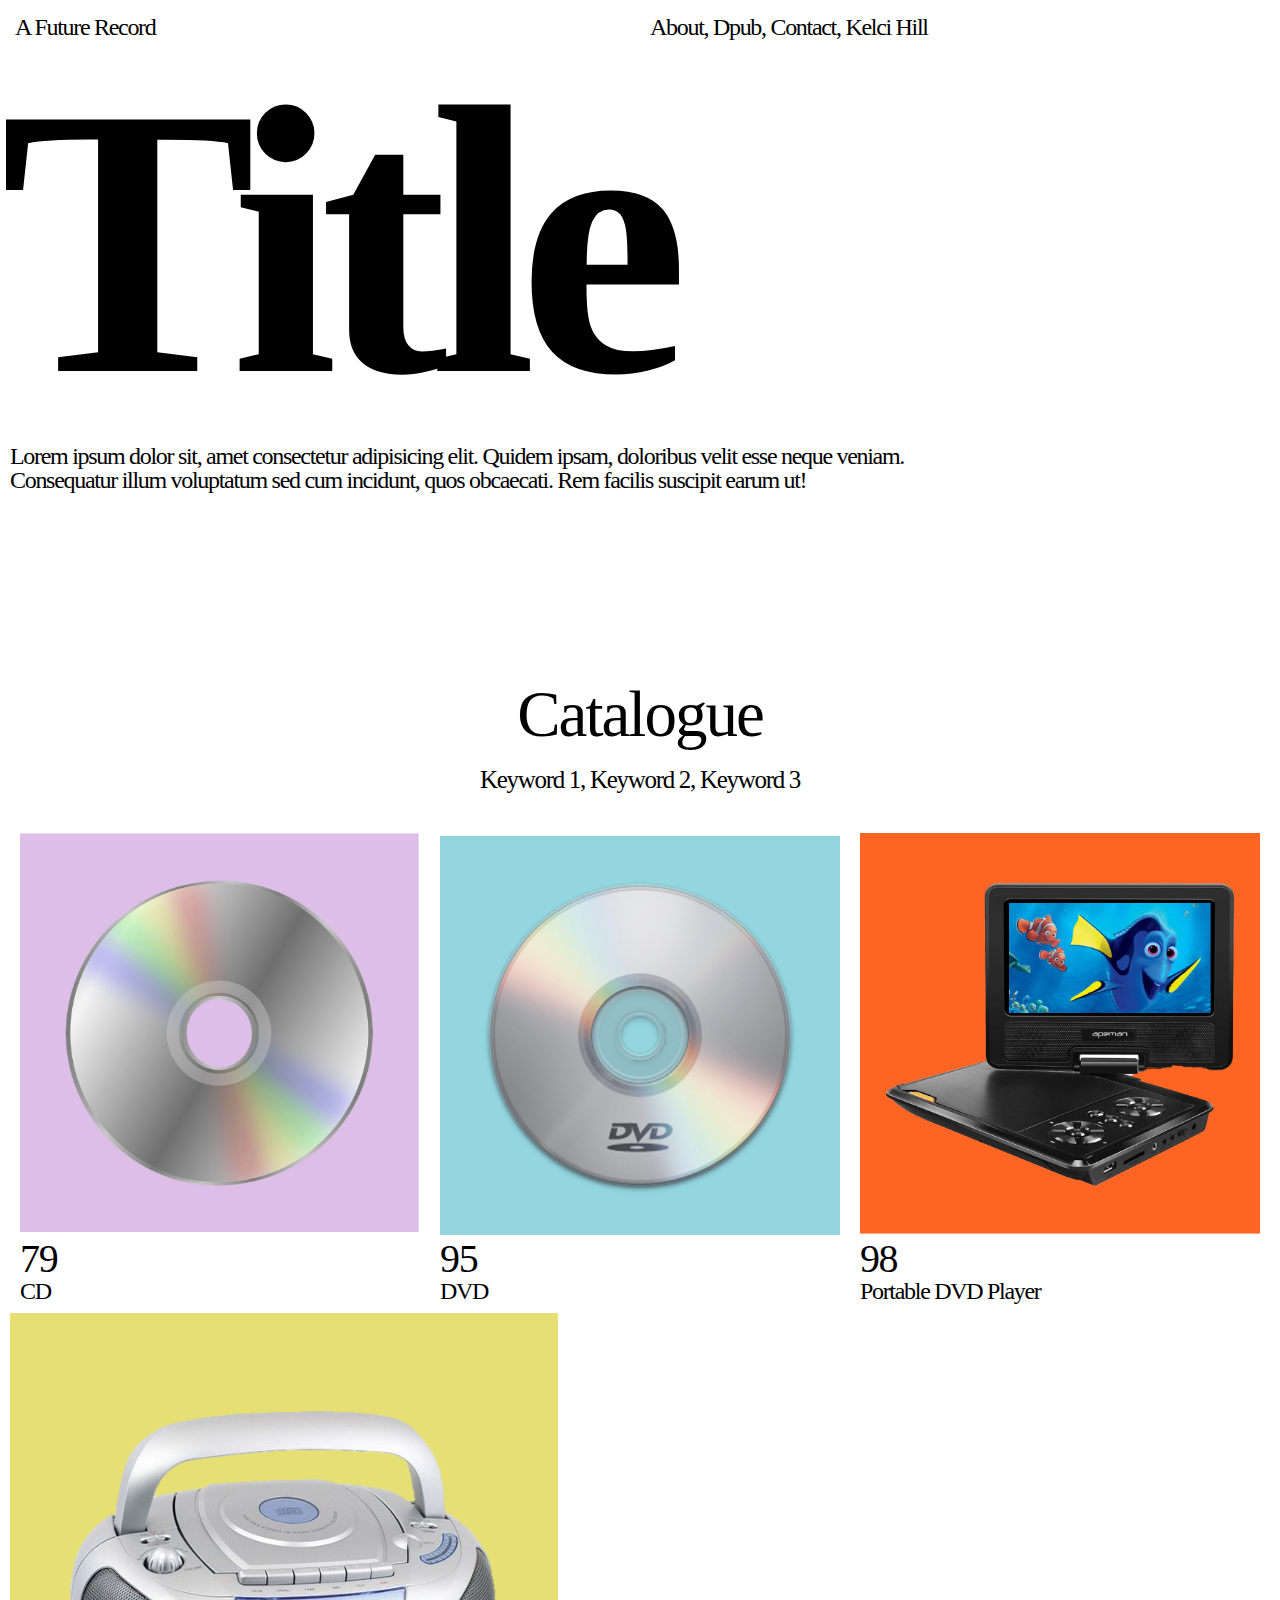
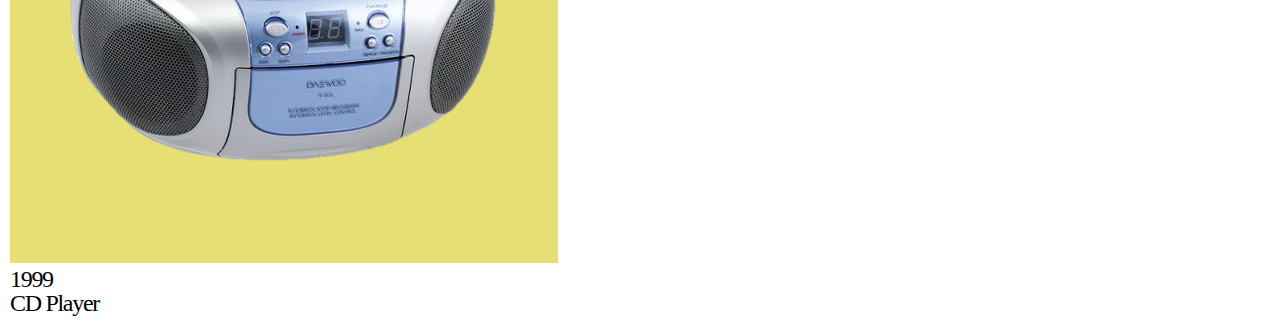
==== future-record/index.html @ cee6e79f "." ====
<!DOCTYPE html>
<html lang="en">
<head>
    <meta charset="UTF-8">
    <meta http-equiv="X-UA-Compatible" content="IE=edge">
    <meta name="viewport" content="width=device-width, initial-scale=1.0">
    <title>Future Record</title>
    <link rel="stylesheet" href="reset.css">
    <link rel="stylesheet" href="main.css">
</head>

<body>

    <div class="header">
        <div class="logo">
            A Future Record
        </div>
        <div class="nav">
            About, Dpub, Contact, Kelci Hill
        </div>
     </div>

     <div class="masthead">
         Title
     </div>

     <div class="about">
         Lorem ipsum dolor sit, amet consectetur adipisicing elit. Quidem ipsam, doloribus velit esse neque veniam. <br>
         Consequatur illum voluptatum sed cum incidunt, quos obcaecati. Rem facilis suscipit earum ut!
     </div>

     <div class="title">
         Catalogue
     </div>

     <div class="keywords">
         Keyword 1, Keyword 2, Keyword 3
     </div>

     <div class="container">
         <div class="item">
             <img src="images/1.png" alt="">
             <div class="item-number">
                 79
             </div>
             CD
         </div>
         <div class="item">
             <img src="images/2.png" alt="">
             <div class="item-number">
                 95
             </div>
             DVD
         </div>
         <div class="item">
             <img src="images/3.png" alt="">
             <div class="item-number">
                 98
             </div>
             Portable DVD Player
         </div>
         <div class="feature">
             <a href="page.html"><img src="images/4.png" alt=""></a>
             <div class="number">1999</div>
             CD Player
         </div>
     </div>

</body>

</html>
---- future-record/main.css ----
body{
    background-color:rgb(255, 255, 255);
    font-family: times;
    letter-spacing: -1.3px;
    font-size: 24px;
}

img{
    width:100%;
}

div.header {
    display: flex;
    flex-wrap: wrap;
    position: fixed;
    top: 0px;
    left: 0px;
    width: 100%;
    padding: 5px;
    background-color:rgb(255, 255, 255);
}

div.logo {
    padding: 10px;
    width: 50%;
}

div.nav {
    width: 50%;
    padding: 10px;
}

div.masthead {
    font-size: 30vw;
    letter-spacing: -18px;
    font-weight: 700;
    color: rgb(0, 0, 0);
    margin-top: 50px;
}

div.about {
    padding: 10px;
    font-size: 24px;
}

div.title{
    font-size: 65px;
    letter-spacing: -2px;
    text-align: center;
    font-weight: 510;
    margin-top: 180px;
}

div.keywords{
    font-size: 25px;
    text-align: center;
    margin-top: 20px;
    margin-bottom: 20px;
}

div.container{
    display: flex;
    flex-wrap: wrap;
    align-items: flex-end;
    padding: 10px;
}

div.item{
    width: 33.33%;
    padding: 10px;
}

div.item.feature{
    width:66.66%
}

div.item-number{
    font-size: 40px;
}

div.featureimage{
    width: 50%;
    margin-left: auto;
}

div.title.blue{
    color: blue;
}
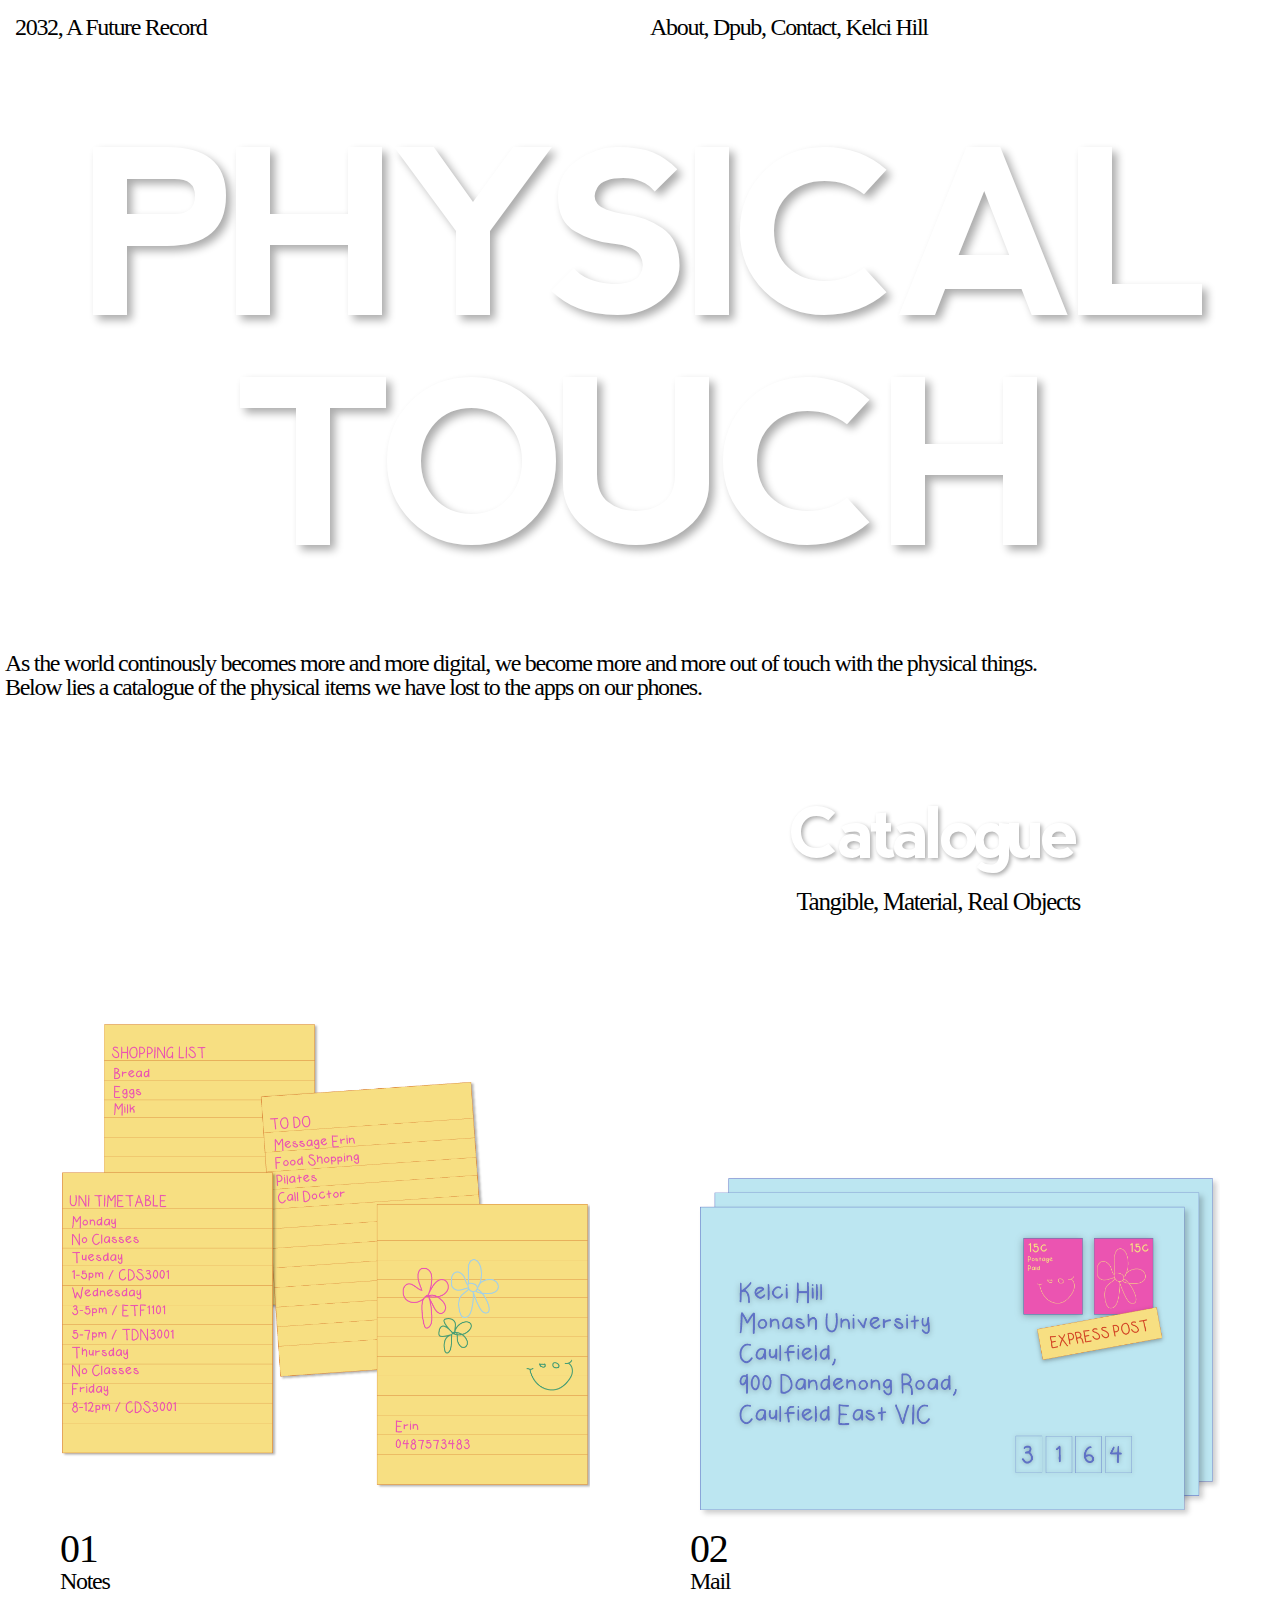
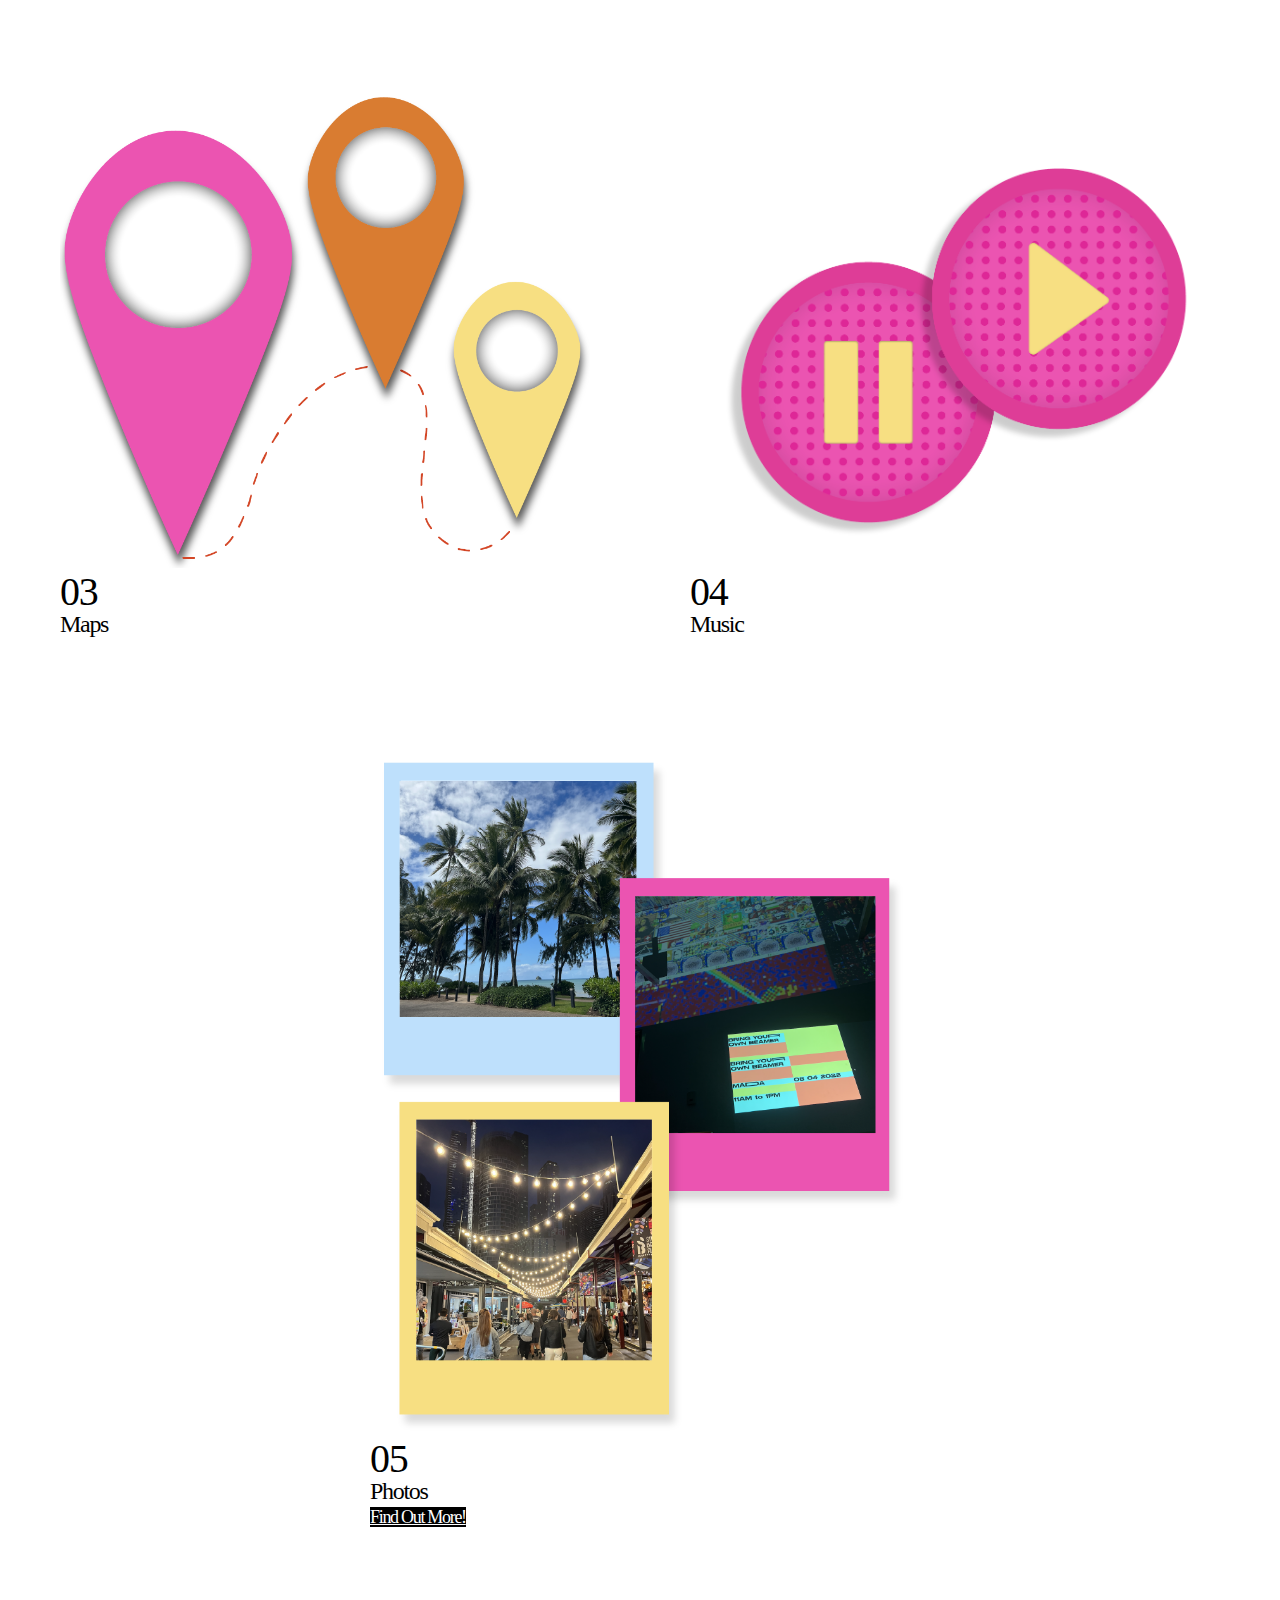
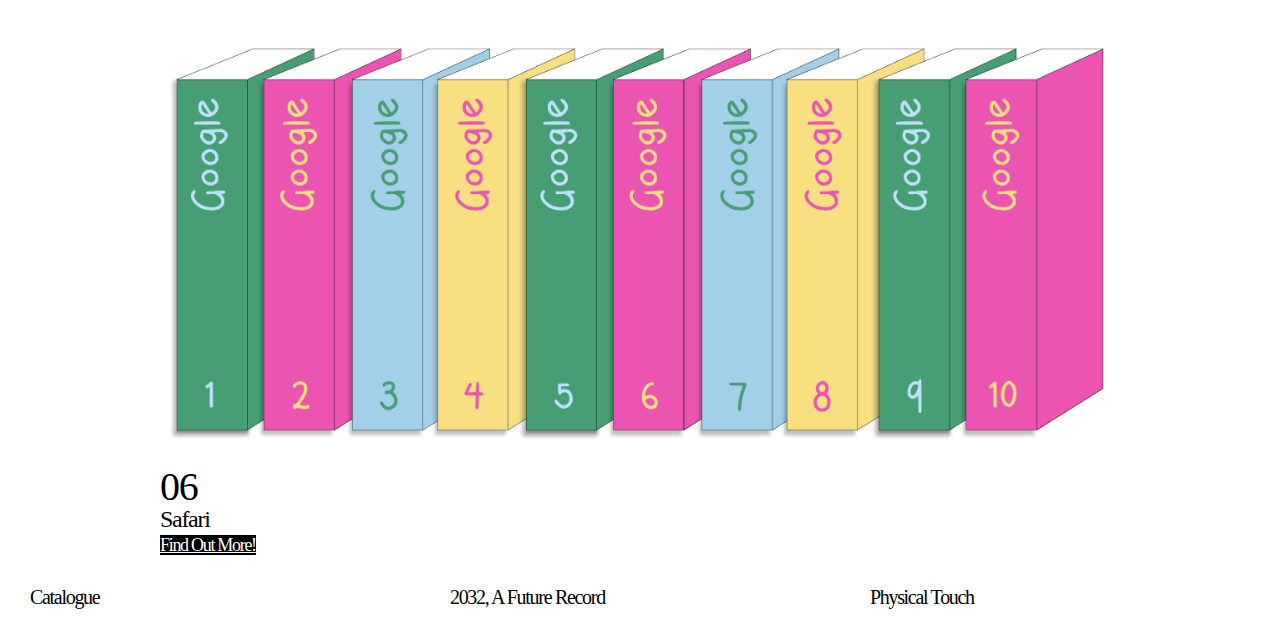
==== commit abe0b158: "update" ====
--- a/future-record/index.html
+++ b/future-record/index.html
@@ -13,7 +13,7 @@
 
     <div class="header">
         <div class="logo">
-            A Future Record
+            2032, A Future Record
         </div>
         <div class="nav">
             About, Dpub, Contact, Kelci Hill
@@ -21,51 +21,77 @@
      </div>
 
      <div class="masthead">
-         Title
-     </div>
+        PHYSICAL TOUCH
+    </div>
 
-     <div class="about">
-         Lorem ipsum dolor sit, amet consectetur adipisicing elit. Quidem ipsam, doloribus velit esse neque veniam. <br>
-         Consequatur illum voluptatum sed cum incidunt, quos obcaecati. Rem facilis suscipit earum ut!
-     </div>
+    <div class="about">
+        As the world continously becomes more and more digital, we become more and more out of touch with the physical things. <br>
+        Below lies a catalogue of the physical items we have lost to the apps on our phones.
+    </div>
 
      <div class="title">
          Catalogue
      </div>
 
      <div class="keywords">
-         Keyword 1, Keyword 2, Keyword 3
+         Tangible, Material, Real Objects
      </div>
 
      <div class="container">
          <div class="item">
-             <img src="images/1.png" alt="">
+             <img src="images/1a.png" alt="">
              <div class="item-number">
-                 79
+                 01
              </div>
-             CD
+             Notes
          </div>
          <div class="item">
-             <img src="images/2.png" alt="">
+             <img src="images/4a.png" alt="">
              <div class="item-number">
-                 95
+                 02
              </div>
-             DVD
+             Mail
          </div>
          <div class="item">
-             <img src="images/3.png" alt="">
+             <img src="images/8a.png" alt="">
              <div class="item-number">
-                 98
+                 03
              </div>
-             Portable DVD Player
+             Maps
          </div>
-         <div class="feature">
-             <a href="page.html"><img src="images/4.png" alt=""></a>
-             <div class="number">1999</div>
-             CD Player
-         </div>
+         <div class="item">
+            <img src="images/5a.png" alt="">
+            <div class="item-number">
+                04
+            </div>
+            Music
+        </div>
      </div>
+
+     <div class="feature item">
+        <a href="page.html"><img src="images/2a.png" alt=""></a>
+    <div class="item-number">05</div>
+     Photos <br> <a class="button" href="page.html">Find Out More!</a>
+    </div>
+
+    <div class="featureitem2">
+        <a href="page2.html"><img src="images/9a.png" alt=""></a>
+    <div class="item-number">06</div>
+     Safari <br> <a class="button" href="page2.html">Find Out More!</a>
+    </div>
 
 </body>
 
+<div class="container">
+    <div class="note">
+        Catalogue
+    </div>
+    <div class="note">
+        2032, A Future Record
+    </div>
+    <div class="note">
+        Physical Touch
+    </div>
+</div>
+
 </html>--- a/future-record/main.css
+++ b/future-record/main.css
@@ -17,7 +17,7 @@
     left: 0px;
     width: 100%;
     padding: 5px;
-    background-color:rgb(255, 255, 255);
+    background-color: white;
 }
 
 div.logo {
@@ -30,32 +30,97 @@
     padding: 10px;
 }
 
+@font-face{
+    font-family:"mycustomfont";
+    src:url("nevis.woff") format("woff");
+}
+
 div.masthead {
-    font-size: 30vw;
-    letter-spacing: -18px;
-    font-weight: 700;
-    color: rgb(0, 0, 0);
-    margin-top: 50px;
+    font-family: "mycustomfont";
+    font-size: 18vw;
+    letter-spacing: -15px;
+    text-align: center;
+    color: rgb(255, 255, 255);
+    margin-top: 120px;
+    margin-bottom: 70px;
+    text-shadow: 5px 5px 8px rgb(172, 172, 172);
 }
 
 div.about {
-    padding: 10px;
     font-size: 24px;
+    margin-left: 5px;
+}
+
+div.aboutabout {
+    text-align: center;
+    margin-top: 50px;
+    font-size: 24px;
+    padding: 15px;
 }
 
 div.title{
-    font-size: 65px;
-    letter-spacing: -2px;
+    font-family: "mycustomfont";
+    font-size: 70px;
+    color: rgb(255, 255, 255);
+    letter-spacing: -5px;
+    text-align: right;
+    margin-top: 100px;
+    margin-right: 205px;
+    text-shadow: 2px 2px 4px rgb(172, 172, 172);
+}
+
+div.titletitle{
+    font-family: "mycustomfont";
+    color: rgb(255, 255, 255);
+    font-size: 13vw;
+    letter-spacing: -5px;
     text-align: center;
-    font-weight: 510;
-    margin-top: 180px;
+    margin-top: 30px;
+    text-shadow: 4px 4px 7px rgb(172, 172, 172);
+}
+
+div.titletitle2{
+    font-family: "mycustomfont";
+    color: rgb(255, 255, 255);
+    font-size: 13vw;
+    letter-spacing: -5px;
+    text-align: center;
+    margin-top: 80px;
+    text-shadow: 4px 4px 7px rgb(172, 172, 172);
+}
+
+div.featureimage{
+    margin-top: 100px;
+    margin-bottom: 300px;
+    max-width: 900px;
+    max-height: 900px;
+    display: block;
+    margin-left: auto;
+    margin-right: auto;
+}
+
+div.featureimage2{
+    margin-top: 60px;
+    margin-bottom: 50px;
+    max-width: 900px;
+    max-height: 900px;
+    display: block;
+    margin-left: auto;
+    margin-right: auto;
+}
+
+a.button{
+    background-color: black;
+    color: white;
+    font-size: 18px;
 }
 
 div.keywords{
     font-size: 25px;
-    text-align: center;
+    text-align: right;
     margin-top: 20px;
     margin-bottom: 20px;
+    margin-right: 200px;
 }
 
 div.container{
@@ -65,24 +130,43 @@
     padding: 10px;
 }
 
-div.item{
-    width: 33.33%;
-    padding: 10px;
+div.feature{
+    max-width: 700px;
+    max-height: 500px;
+    display: block;
+    margin-left: auto;
+    margin-right: auto;
+    width: 50%;
 }
 
-div.item.feature{
-    width:66.66%
+div.featureitem2{
+    max-width: 1500px;
+    max-height: 1500px;
+    display: block;
+    margin-left: auto;
+    margin-right: auto;
+    width: 75%;
+    margin-top: 450px;
+}
+
+div.item{
+    width: 50%;
+    padding: 50px;
+}
+
+div.itempage{
+    width: 50%;
+    max-width: 900px;
+    max-height: 900px;
 }
 
 div.item-number{
     font-size: 40px;
 }
 
-div.featureimage{
-    width: 50%;
-    margin-left: auto;
-}
-
-div.title.blue{
-    color: blue;
+div.note{
+    margin-top: 2px;
+    width: 33.33%;
+    padding: 20px;
+    font-size: 20px;
 }